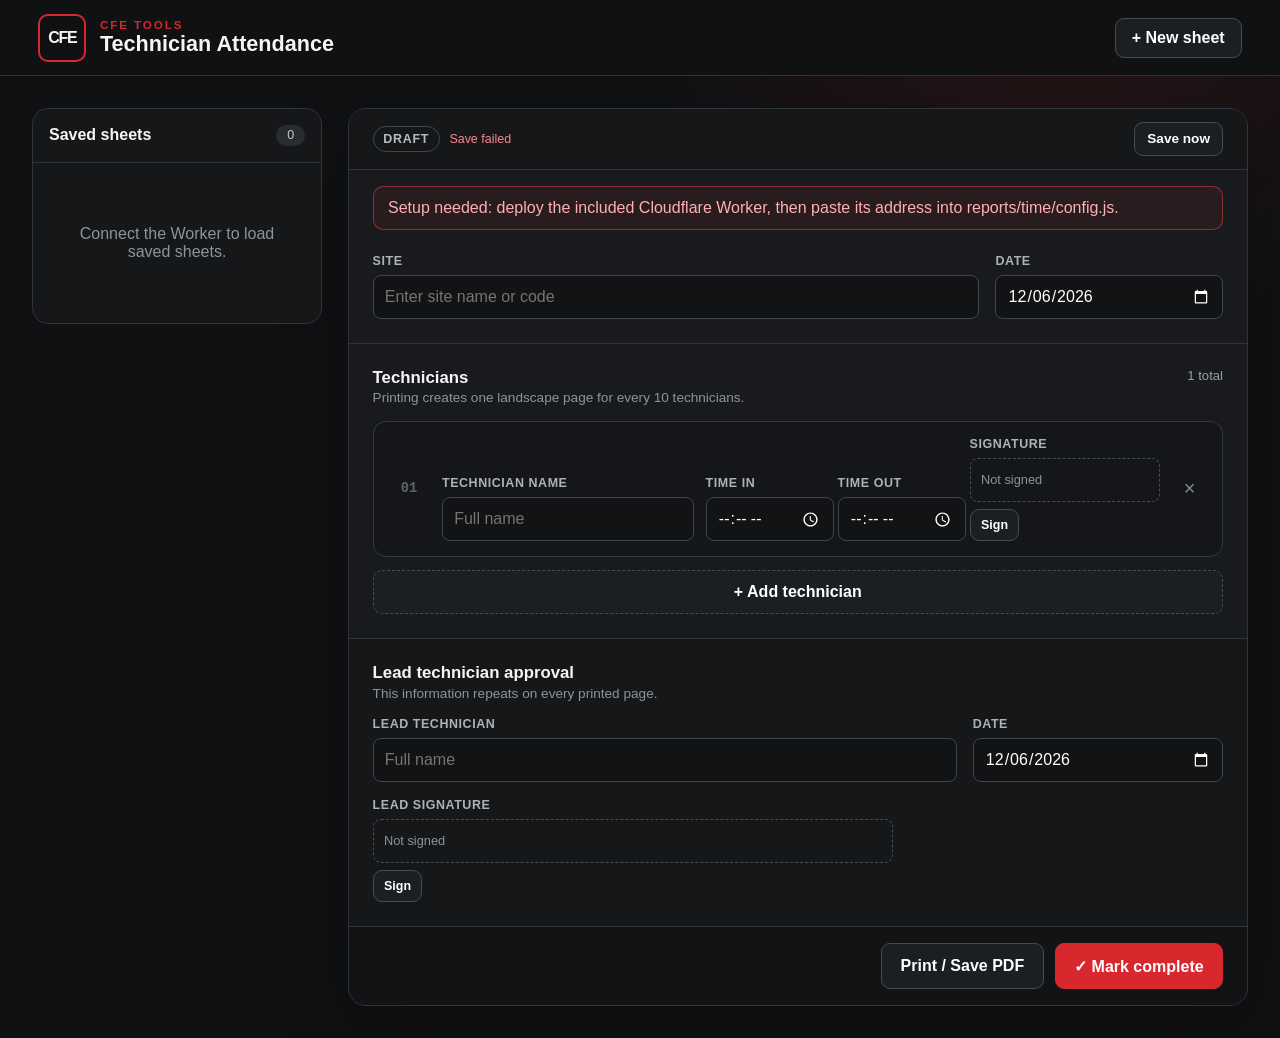
==== reports/time/index.html @ baf8ab36 "added timesheet" ====
<!doctype html>
<html lang="en">
<head>
  <meta charset="utf-8">
  <meta name="viewport" content="width=device-width, initial-scale=1, viewport-fit=cover">
  <meta name="theme-color" content="#101113">
  <title>Technician Attendance | CFE Tools</title>
  <meta name="description" content="Create, sign, save, and print technician attendance sheets.">
  <link rel="stylesheet" href="./style.css">
</head>
<body>
  <main class="app-shell">
    <header class="app-header">
      <div class="brand-lockup">
        <div class="brand-mark">CFE</div>
        <div><p>CFE Tools</p><h1>Technician Attendance</h1></div>
      </div>
      <div class="header-actions">
        <button class="button outline mobile-history" id="historyToggle" type="button">Saved</button>
        <button class="button outline" id="newSheetButton" type="button">+ New sheet</button>
      </div>
    </header>

    <div class="app-grid">
      <aside class="history-panel" id="historyPanel">
        <div class="panel-heading"><h2>Saved sheets</h2><span id="historyCount">0</span></div>
        <div id="historyList" class="history-list"><div class="history-empty">Loading saved sheets…</div></div>
      </aside>

      <section class="editor-panel">
        <div class="editor-topline">
          <div><span class="status-badge draft" id="statusBadge">Draft</span><span class="save-indicator" id="saveIndicator">Autosave on</span></div>
          <button class="button outline small" id="saveButton" type="button">Save now</button>
        </div>
        <div id="setupMessage" class="app-message error hidden"></div>
        <div id="appMessage" class="app-message hidden"></div>

        <div class="sheet-details form-section">
          <label><span>Site</span><input id="siteInput" type="text" placeholder="Enter site name or code" maxlength="160"></label>
          <label><span>Date</span><input id="workDateInput" type="date"></label>
        </div>

        <section class="technicians-section">
          <div class="section-heading">
            <div><h2>Technicians</h2><p>Printing creates one landscape page for every 10 technicians.</p></div>
            <span id="technicianCount">1 total</span>
          </div>
          <div class="technician-list" id="technicianList"></div>
          <button class="button outline add-technician" id="addTechnicianButton" type="button">+ Add technician</button>
        </section>

        <section class="lead-section form-section">
          <div class="section-heading compact"><div><h2>Lead technician approval</h2><p>This information repeats on every printed page.</p></div></div>
          <div class="lead-fields">
            <label><span>Lead technician</span><input id="leadTechInput" type="text" placeholder="Full name" maxlength="120"></label>
            <label><span>Date</span><input id="leadDateInput" type="date"></label>
          </div>
          <div class="lead-signature">
            <span>Lead signature</span>
            <div id="leadSignatureControl"></div>
          </div>
        </section>

        <footer class="editor-actions">
          <button class="button outline large" id="printButton" type="button">Print / Save PDF</button>
          <button class="button large" id="completeButton" type="button">✓ Mark complete</button>
        </footer>
      </section>
    </div>
  </main>

  <dialog class="signature-dialog" id="signatureDialog">
    <form method="dialog" class="signature-dialog-inner">
      <div class="dialog-heading"><div><h2 id="signatureTitle">Signature</h2><p>Sign inside the white box with a finger, stylus, or mouse.</p></div><button class="icon-button" value="cancel" aria-label="Close">×</button></div>
      <div class="signature-canvas-wrap"><canvas id="signatureCanvas" aria-label="Signature pad"></canvas><span id="signatureHint">Sign here</span></div>
      <p class="field-error hidden" id="signatureError"></p>
      <div class="dialog-actions"><button class="button outline" id="clearSignatureButton" type="button">Clear</button><button class="button" id="acceptSignatureButton" type="button" disabled>Accept signature</button></div>
    </form>
  </dialog>

  <div class="print-root" id="printRoot" aria-hidden="true"></div>

  <script src="./config.js"></script>
  <script src="./app.js"></script>
</body>
</html>
---- reports/time/style.css ----
:root{--bg:#101113;--panel:#181a1d;--panel2:#141619;--border:#34373d;--text:#f5f5f5;--muted:#a9adb4;--red:#d9272e;--green:#77cfa1;--radius:12px;color-scheme:dark;font-family:"Segoe UI",Arial,sans-serif}*{box-sizing:border-box}html,body{margin:0;min-height:100%;background:var(--bg);color:var(--text)}button,input{font:inherit}.hidden{display:none!important}.app-shell{min-height:100vh;background:radial-gradient(circle at 83% -10%,rgba(217,39,46,.14),transparent 28rem),var(--bg)}.app-header{position:sticky;top:0;z-index:20;display:flex;align-items:center;justify-content:space-between;gap:1rem;min-height:76px;padding:.85rem clamp(1rem,3vw,2.5rem);border-bottom:1px solid #2e3136;background:rgba(16,17,19,.94);backdrop-filter:blur(14px)}.brand-lockup{display:flex;align-items:center;gap:.85rem;min-width:0}.brand-mark{display:grid;place-items:center;width:48px;height:48px;border:2px solid var(--red);border-radius:10px;font-weight:900;letter-spacing:-.08em}.brand-lockup p{margin:0 0 .1rem;color:var(--red);font-size:.73rem;font-weight:800;letter-spacing:.16em;text-transform:uppercase}.brand-lockup h1{margin:0;font-size:clamp(1rem,2vw,1.35rem);line-height:1.15}.header-actions,.editor-topline>div,.dialog-actions,.signature-actions{display:flex;align-items:center;gap:.6rem}.button{min-height:40px;padding:.55rem 1rem;border:1px solid var(--red);border-radius:9px;background:var(--red);color:#fff;font-weight:700;cursor:pointer}.button:hover{filter:brightness(1.08)}.button:disabled{cursor:not-allowed;opacity:.45}.button.outline{border-color:#474b52;background:#1c1f22}.button.small{min-height:34px;padding:.35rem .75rem;font-size:.85rem}.button.large{min-height:46px;padding:.65rem 1.15rem}.mobile-history{display:none}.app-grid{display:grid;grid-template-columns:minmax(235px,290px) minmax(0,1fr);gap:clamp(1rem,2vw,2rem);width:min(1500px,100%);margin:0 auto;padding:clamp(1rem,2.5vw,2rem);align-items:start}.history-panel{position:sticky;top:100px;max-height:calc(100vh - 124px);overflow:auto;border:1px solid #303339;border-radius:16px;background:#151719}.panel-heading{display:flex;align-items:center;justify-content:space-between;padding:1rem;border-bottom:1px solid #303339}.panel-heading h2{margin:0;font-size:1rem}.panel-heading span{min-width:1.8rem;padding:.2rem .45rem;border-radius:999px;background:#282b30;color:#c4c7cc;font-size:.78rem;text-align:center}.history-empty{display:grid;min-height:160px;place-items:center;padding:1.5rem;color:#8e939b;text-align:center}.history-item{display:grid;grid-template-columns:1fr auto;gap:.75rem;width:100%;padding:.85rem 1rem;border:0;border-bottom:1px solid #2d3035;background:transparent;color:inherit;text-align:left;cursor:pointer}.history-item:hover,.history-item.active{background:#22252a;box-shadow:inset 3px 0 var(--red)}.history-item strong,.history-item span{display:block}.history-item strong{overflow:hidden;text-overflow:ellipsis;white-space:nowrap}.history-item span{margin-top:.18rem;color:#8f949c;font-size:.78rem}.history-item b{align-self:center;color:#9ea2a9}.editor-panel{min-width:0;overflow:hidden;border:1px solid #303339;border-radius:18px;background:var(--panel);box-shadow:0 24px 70px rgba(0,0,0,.25)}.editor-topline{display:flex;align-items:center;justify-content:space-between;gap:1rem;padding:.8rem clamp(1rem,2.5vw,1.5rem);border-bottom:1px solid #303339;background:#151719}.status-badge,.save-indicator{display:inline-flex;align-items:center;gap:.3rem;border-radius:999px;font-size:.78rem}.status-badge{padding:.3rem .6rem;border:1px solid #42464d;color:#b7bbc1;font-weight:700;text-transform:uppercase;letter-spacing:.06em}.status-badge.complete{border-color:#2e805b;background:rgba(46,128,91,.16);color:#7ed8aa}.save-indicator{color:#92979f}.save-indicator.saved{color:var(--green)}.save-indicator.error{color:#ff8589}.app-message{margin:1rem 1.5rem 0;padding:.75rem .9rem;border:1px solid #474b52;border-radius:10px;background:#23262a;color:#d0d2d6}.app-message.error{border-color:rgba(239,68,68,.5);background:rgba(239,68,68,.08);color:#ffb0b3}.form-section,.technicians-section{padding:clamp(1rem,2.5vw,1.5rem)}.sheet-details{display:grid;grid-template-columns:minmax(0,2fr) minmax(180px,.75fr);gap:1rem;border-bottom:1px solid #303339}label,.lead-signature,.signature-field{display:grid;gap:.45rem}label>span,.lead-signature>span,.signature-field>span{color:#aeb2b8;font-size:.78rem;font-weight:700;letter-spacing:.045em;text-transform:uppercase}input{width:100%;min-height:44px;padding:.55rem .7rem;border:1px solid #41454c;border-radius:8px;background:#111315;color:#fff;outline:0}input:focus{border-color:var(--red);box-shadow:0 0 0 3px rgba(217,39,46,.2)}.technicians-section{border-bottom:1px solid #303339}.section-heading{display:flex;align-items:flex-start;justify-content:space-between;gap:1rem;margin-bottom:1rem}.section-heading h2{margin:0;font-size:1.05rem}.section-heading p{margin:.15rem 0 0;color:#8f949c;font-size:.85rem}.section-heading>span{color:#9a9fa7;font-size:.82rem;white-space:nowrap}.technician-list{display:grid;gap:.75rem}.technician-card{display:grid;grid-template-columns:42px minmax(180px,1.35fr) minmax(120px,.55fr) minmax(120px,.55fr) minmax(190px,.9fr) 36px;gap:.75rem;align-items:end;padding:.9rem;border:1px solid #34383e;border-radius:13px;background:var(--panel2)}.technician-number{align-self:center;color:#5e636b;font-family:monospace;font-size:.86rem;font-weight:700;text-align:center}.remove-tech,.icon-button{border:0;background:transparent;color:#858a92;cursor:pointer}.remove-tech{align-self:center;font-size:1.25rem}.remove-tech:hover{color:#ff7d82}.signature-control{display:grid;gap:.45rem}.signature-preview{display:flex;align-items:center;gap:.55rem;min-height:44px;padding:.25rem .55rem;border:1px solid #3d4147;border-radius:8px;background:#fff;overflow:hidden}.signature-preview img{width:92px;height:34px;object-fit:contain}.signature-preview span{margin-left:auto;color:#17663e;font-size:.72rem;font-weight:800}.signature-empty{display:flex;align-items:center;min-height:44px;padding:0 .65rem;border:1px dashed #484c54;border-radius:8px;color:#8e939b;font-size:.8rem}.signature-actions .button{min-height:32px;padding:.3rem .65rem;font-size:.78rem}.field-error{margin:.4rem 0 0;color:#ff8f93;font-size:.8rem}.add-technician{width:100%;min-height:44px;margin-top:.85rem;border-style:dashed}.lead-section{background:#151719}.lead-fields{display:grid;grid-template-columns:minmax(0,1.4fr) minmax(180px,.6fr);gap:1rem}.lead-signature{max-width:520px;margin-top:1rem}.editor-actions{display:flex;justify-content:flex-end;gap:.7rem;padding:1rem clamp(1rem,2.5vw,1.5rem);border-top:1px solid #303339;background:#111315}.signature-dialog{width:min(760px,calc(100vw - 1rem));padding:0;border:1px solid #41454c;border-radius:14px;background:#1b1d20;color:#fff}.signature-dialog::backdrop{background:rgba(0,0,0,.72)}.signature-dialog-inner{display:grid;gap:1rem;padding:1.2rem}.dialog-heading{display:flex;justify-content:space-between;gap:1rem}.dialog-heading h2,.dialog-heading p{margin:0}.dialog-heading p{margin-top:.3rem;color:#a9adb4;font-size:.9rem}.icon-button{font-size:2rem;line-height:1}.signature-canvas-wrap{position:relative;overflow:hidden;border:2px solid #555b64;border-radius:10px;background:#fff}.signature-canvas-wrap canvas{display:block;width:100%;height:min(34vh,280px);touch-action:none;cursor:crosshair}.signature-canvas-wrap span{position:absolute;inset:0;display:grid;place-items:center;pointer-events:none;color:#a7a7a7;text-transform:uppercase;letter-spacing:.14em}.dialog-actions{justify-content:flex-end}.print-root{display:none}
@media(max-width:1100px){.app-grid{grid-template-columns:230px minmax(0,1fr);gap:1rem}.technician-card{grid-template-columns:36px minmax(180px,1fr) minmax(120px,.6fr) minmax(120px,.6fr) 36px}.signature-field{grid-column:2/5}}
@media(max-width:760px){.app-header{align-items:flex-start;padding:.75rem 1rem}.brand-mark{width:42px;height:42px}.brand-lockup h1{max-width:42vw;font-size:.95rem}.header-actions .button{padding-inline:.7rem;font-size:.78rem}.mobile-history{display:inline-block}.app-grid{display:block;padding:.75rem}.history-panel{display:none;position:static;max-height:48vh;margin-bottom:.75rem}.history-panel.open{display:block}.editor-panel{border-radius:14px}.editor-topline{align-items:flex-start}.editor-topline>div{align-items:flex-start;flex-direction:column;gap:.35rem}.sheet-details,.lead-fields{grid-template-columns:1fr}.technician-card{grid-template-columns:34px minmax(0,1fr) 36px;gap:.75rem;padding:.9rem .75rem}.technician-number{grid-row:1;grid-column:1}.name-field{grid-row:1;grid-column:2}.remove-tech{grid-row:1;grid-column:3}.time-in-field{grid-column:1/3}.time-out-field{grid-column:3/4}.signature-field{grid-column:1/4}.editor-actions{position:sticky;bottom:0;z-index:10;display:grid;grid-template-columns:1fr 1fr;padding:.75rem}.editor-actions .button{min-height:48px;padding:.5rem;white-space:normal}}
@media(max-width:420px){.time-in-field,.time-out-field{grid-column:1/4}.editor-actions{grid-template-columns:1fr}}
@page{size:letter landscape;margin:.28in}
@media print{html,body{width:auto;min-height:0;background:#fff!important;color:#000!important;color-scheme:light}.app-shell,.signature-dialog{display:none!important}.print-root{display:block!important}.print-sheet{width:10.44in;height:7.94in;margin:0;overflow:hidden;break-after:page;page-break-after:always;background:#fff;color:#000;font-family:Arial,sans-serif}.print-sheet:last-child{break-after:auto;page-break-after:auto}.print-title-row{display:grid;grid-template-columns:1fr 2fr 1fr;align-items:center;height:.42in;border:1.5px solid #000;border-bottom:0;padding:0 .12in}.print-title-row h1{margin:0;font-size:15pt;text-align:center}.print-title-row span:last-child{font-size:8.5pt;text-align:right}.print-meta,.print-lead-meta{display:grid;grid-template-columns:.78in 1fr .7in 1.6in;height:.42in;border:1.5px solid #000}.print-meta>*,.print-lead-meta>*{display:flex;align-items:center;padding:0 .1in;border-right:1px solid #000;font-size:10pt}.print-meta>*:last-child,.print-lead-meta>*:last-child{border-right:0}.print-meta strong,.print-lead-meta strong{justify-content:center;background:#ededed;font-size:9pt}.print-table{width:100%;border-collapse:collapse;table-layout:fixed}.print-table th,.print-table td{border:1px solid #000;padding:0 .1in;overflow:hidden;vertical-align:middle}.print-table th{height:.36in;background:#ededed;font-size:9pt}.print-table td{height:.48in;font-size:10pt;white-space:nowrap}.print-table th:nth-child(1),.print-table td:nth-child(1){width:47%}.print-table th:nth-child(2),.print-table td:nth-child(2),.print-table th:nth-child(3),.print-table td:nth-child(3){width:12%;text-align:center}.print-table th:nth-child(4),.print-table td:nth-child(4){width:29%;text-align:center}.print-table td img{display:block;max-width:2.4in;width:auto;height:.42in;margin:0 auto;object-fit:contain}.print-lead-meta{margin-top:.18in}.print-lead-signature{display:grid;grid-template-columns:.78in 1fr;height:1.28in;border:1.5px solid #000;border-top:0}.print-lead-signature strong{display:flex;justify-content:center;align-items:flex-start;padding-top:.12in;border-right:1px solid #000;background:#ededed;font-size:9pt}.print-lead-signature img{align-self:center;max-width:3.2in;width:auto;height:.85in;margin-left:.28in;object-fit:contain}}
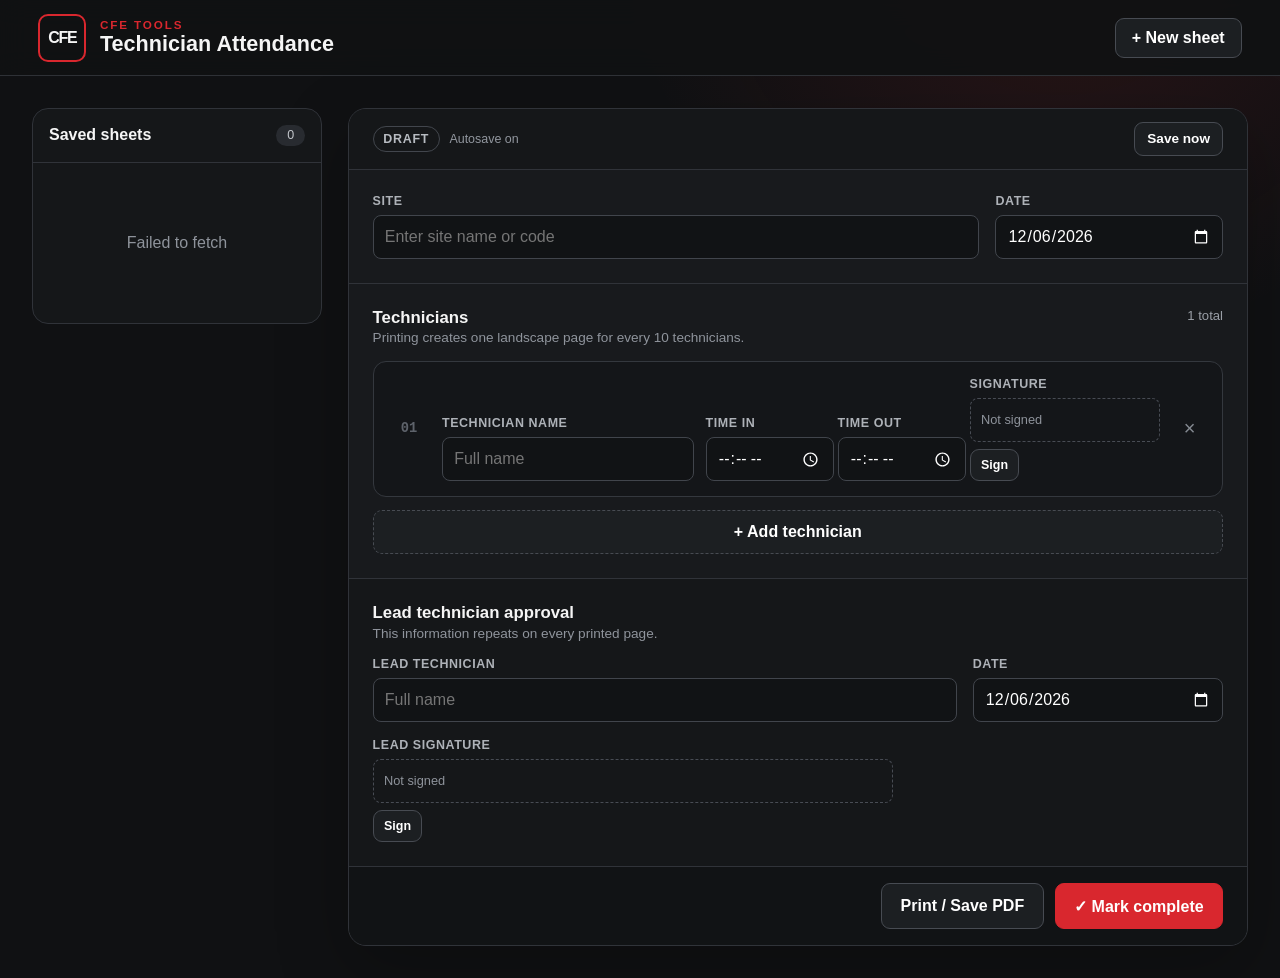
==== commit c13261fa: "time" ====
--- a/reports/time/index.html
+++ b/reports/time/index.html
@@ -7,6 +7,7 @@
   <title>Technician Attendance | CFE Tools</title>
   <meta name="description" content="Create, sign, save, and print technician attendance sheets.">
   <link rel="stylesheet" href="./style.css">
+  <link rel="stylesheet" href="./print.css">
 </head>
 <body>
   <main class="app-shell">
--- a/reports/time/print.css
+++ b/reports/time/print.css
@@ -0,0 +1,328 @@
+@page {
+  size: letter landscape;
+  margin: 0.36in;
+}
+
+@media print {
+  html,
+  body {
+    width: 100%;
+    min-height: 0;
+    margin: 0 !important;
+    background: #ffffff !important;
+    color: #17181a !important;
+    color-scheme: light;
+    print-color-adjust: exact;
+    -webkit-print-color-adjust: exact;
+  }
+
+  .app-shell,
+  .signature-dialog {
+    display: none !important;
+  }
+
+  .print-root {
+    display: block !important;
+    width: 100%;
+  }
+
+  .print-sheet {
+    display: flex;
+    flex-direction: column;
+    width: 10.08in;
+    height: 7.66in;
+    margin: 0.06in auto 0;
+    overflow: hidden;
+    break-after: page;
+    page-break-after: always;
+    background: #ffffff;
+    color: #17181a;
+    font-family: "Segoe UI", Arial, Helvetica, sans-serif;
+  }
+
+  .print-sheet:last-child {
+    break-after: auto;
+    page-break-after: auto;
+  }
+
+  .report-header {
+    display: grid;
+    grid-template-columns: 1.42in 1fr 1.72in;
+    align-items: center;
+    min-height: 0.7in;
+    padding: 0 0.05in;
+  }
+
+  .report-logo {
+    width: 1.2in;
+    height: 0.64in;
+    object-fit: contain;
+  }
+
+  .report-title {
+    padding-left: 0.18in;
+    border-left: 1px solid #d7d9dc;
+  }
+
+  .report-title span,
+  .report-document span,
+  .report-summary span,
+  .approval-panel span {
+    display: block;
+    color: #686d73;
+    font-size: 7.5pt;
+    font-weight: 700;
+    letter-spacing: 0.09em;
+    text-transform: uppercase;
+  }
+
+  .report-title h1 {
+    margin: 0.03in 0 0;
+    color: #17181a;
+    font-size: 17pt;
+    font-weight: 700;
+    letter-spacing: -0.02em;
+  }
+
+  .report-document {
+    text-align: right;
+  }
+
+  .report-document strong {
+    display: block;
+    margin-top: 0.04in;
+    font-size: 10pt;
+  }
+
+  .report-accent {
+    height: 0.055in;
+    border-radius: 999px;
+    background: linear-gradient(90deg, #d9272e 0 18%, #272a2e 18% 100%);
+  }
+
+  .report-summary {
+    display: grid;
+    grid-template-columns: 1fr 1.85in 1.15in;
+    gap: 0.1in;
+    margin-top: 0.14in;
+  }
+
+  .report-summary > div {
+    min-width: 0;
+    padding: 0.1in 0.14in 0.09in;
+    border: 1px solid #dfe1e4;
+    border-radius: 0.08in;
+    background: #f6f7f8;
+  }
+
+  .report-summary strong {
+    display: block;
+    margin-top: 0.025in;
+    overflow: hidden;
+    font-size: 10pt;
+    text-overflow: ellipsis;
+    white-space: nowrap;
+  }
+
+  .site-summary {
+    border-left: 0.045in solid #d9272e !important;
+  }
+
+  .roster-title {
+    display: flex;
+    align-items: end;
+    justify-content: space-between;
+    margin: 0.15in 0 0.06in;
+  }
+
+  .roster-title > div {
+    display: flex;
+    align-items: center;
+    gap: 0.07in;
+  }
+
+  .roster-title > div > span {
+    width: 0.04in;
+    height: 0.16in;
+    border-radius: 999px;
+    background: #d9272e;
+  }
+
+  .roster-title h2 {
+    margin: 0;
+    font-size: 10.5pt;
+    letter-spacing: 0.01em;
+  }
+
+  .roster-title p {
+    margin: 0;
+    color: #747980;
+    font-size: 7.5pt;
+  }
+
+  .roster {
+    overflow: hidden;
+    border: 1px solid #d7d9dc;
+    border-radius: 0.08in;
+  }
+
+  .roster-header,
+  .roster-row {
+    display: grid;
+    grid-template-columns: 0.46in minmax(0, 1fr) 2.18in 2.42in;
+    align-items: center;
+  }
+
+  .roster-header {
+    height: 0.27in;
+    padding: 0 0.11in;
+    background: #272a2e;
+    color: #ffffff;
+    font-size: 7.3pt;
+    font-weight: 700;
+    letter-spacing: 0.07em;
+    text-transform: uppercase;
+  }
+
+  .roster-row {
+    height: 0.405in;
+    padding: 0 0.11in;
+    border-bottom: 1px solid #e5e6e8;
+    background: #ffffff;
+  }
+
+  .roster-row:nth-child(odd) {
+    background: #f8f8f9;
+  }
+
+  .roster-row:last-child {
+    border-bottom: 0;
+  }
+
+  .row-number {
+    color: #a0a4aa;
+    font-family: Consolas, monospace;
+    font-size: 7.5pt;
+    font-weight: 700;
+  }
+
+  .row-name {
+    overflow: hidden;
+    padding-right: 0.1in;
+    font-size: 9.5pt;
+    text-overflow: ellipsis;
+    white-space: nowrap;
+  }
+
+  .row-times {
+    display: grid;
+    grid-template-columns: 1fr 1fr;
+    gap: 0.06in;
+    padding-right: 0.12in;
+  }
+
+  .row-times > span {
+    display: flex;
+    align-items: center;
+    gap: 0.05in;
+    color: #34373b;
+    font-size: 8pt;
+    font-weight: 600;
+  }
+
+  .row-times small {
+    min-width: 0.24in;
+    color: #8b9096;
+    font-size: 6.5pt;
+    font-weight: 800;
+  }
+
+  .roster-row.empty .row-times,
+  .roster-row.empty .row-number {
+    opacity: 0.42;
+  }
+
+  .row-signature {
+    display: flex;
+    align-items: center;
+    height: 0.38in;
+    border-left: 1px solid #e1e3e5;
+    padding-left: 0.15in;
+  }
+
+  .row-signature img {
+    display: block;
+    max-width: 2.02in;
+    width: auto;
+    height: 0.34in;
+    object-fit: contain;
+  }
+
+  .approval-panel {
+    display: grid;
+    grid-template-columns: 1.25in 1fr 1.35in 2.6in;
+    align-items: stretch;
+    min-height: 0.78in;
+    margin-top: 0.16in;
+    overflow: hidden;
+    border: 1px solid #cfd2d5;
+    border-radius: 0.08in;
+  }
+
+  .approval-panel > div {
+    display: flex;
+    flex-direction: column;
+    justify-content: center;
+    min-width: 0;
+    padding: 0.09in 0.13in;
+    border-left: 1px solid #dde0e2;
+  }
+
+  .approval-panel > div:first-child {
+    border-left: 0;
+  }
+
+  .approval-label {
+    background: #272a2e;
+    color: #ffffff;
+  }
+
+  .approval-label span {
+    color: #f2a3a6;
+  }
+
+  .approval-label strong {
+    margin-top: 0.04in;
+    font-size: 9pt;
+  }
+
+  .approval-name strong,
+  .approval-date strong {
+    margin-top: 0.04in;
+    overflow: hidden;
+    font-size: 9pt;
+    text-overflow: ellipsis;
+    white-space: nowrap;
+  }
+
+  .approval-signature img {
+    align-self: center;
+    max-width: 2.2in;
+    width: auto;
+    height: 0.48in;
+    object-fit: contain;
+  }
+
+  .report-footer {
+    display: flex;
+    justify-content: space-between;
+    margin-top: auto;
+    padding: 0.08in 0.03in 0;
+    border-top: 1px solid #e2e4e6;
+    color: #858a90;
+    font-size: 6.8pt;
+    font-weight: 600;
+    letter-spacing: 0.04em;
+    text-transform: uppercase;
+  }
+}
